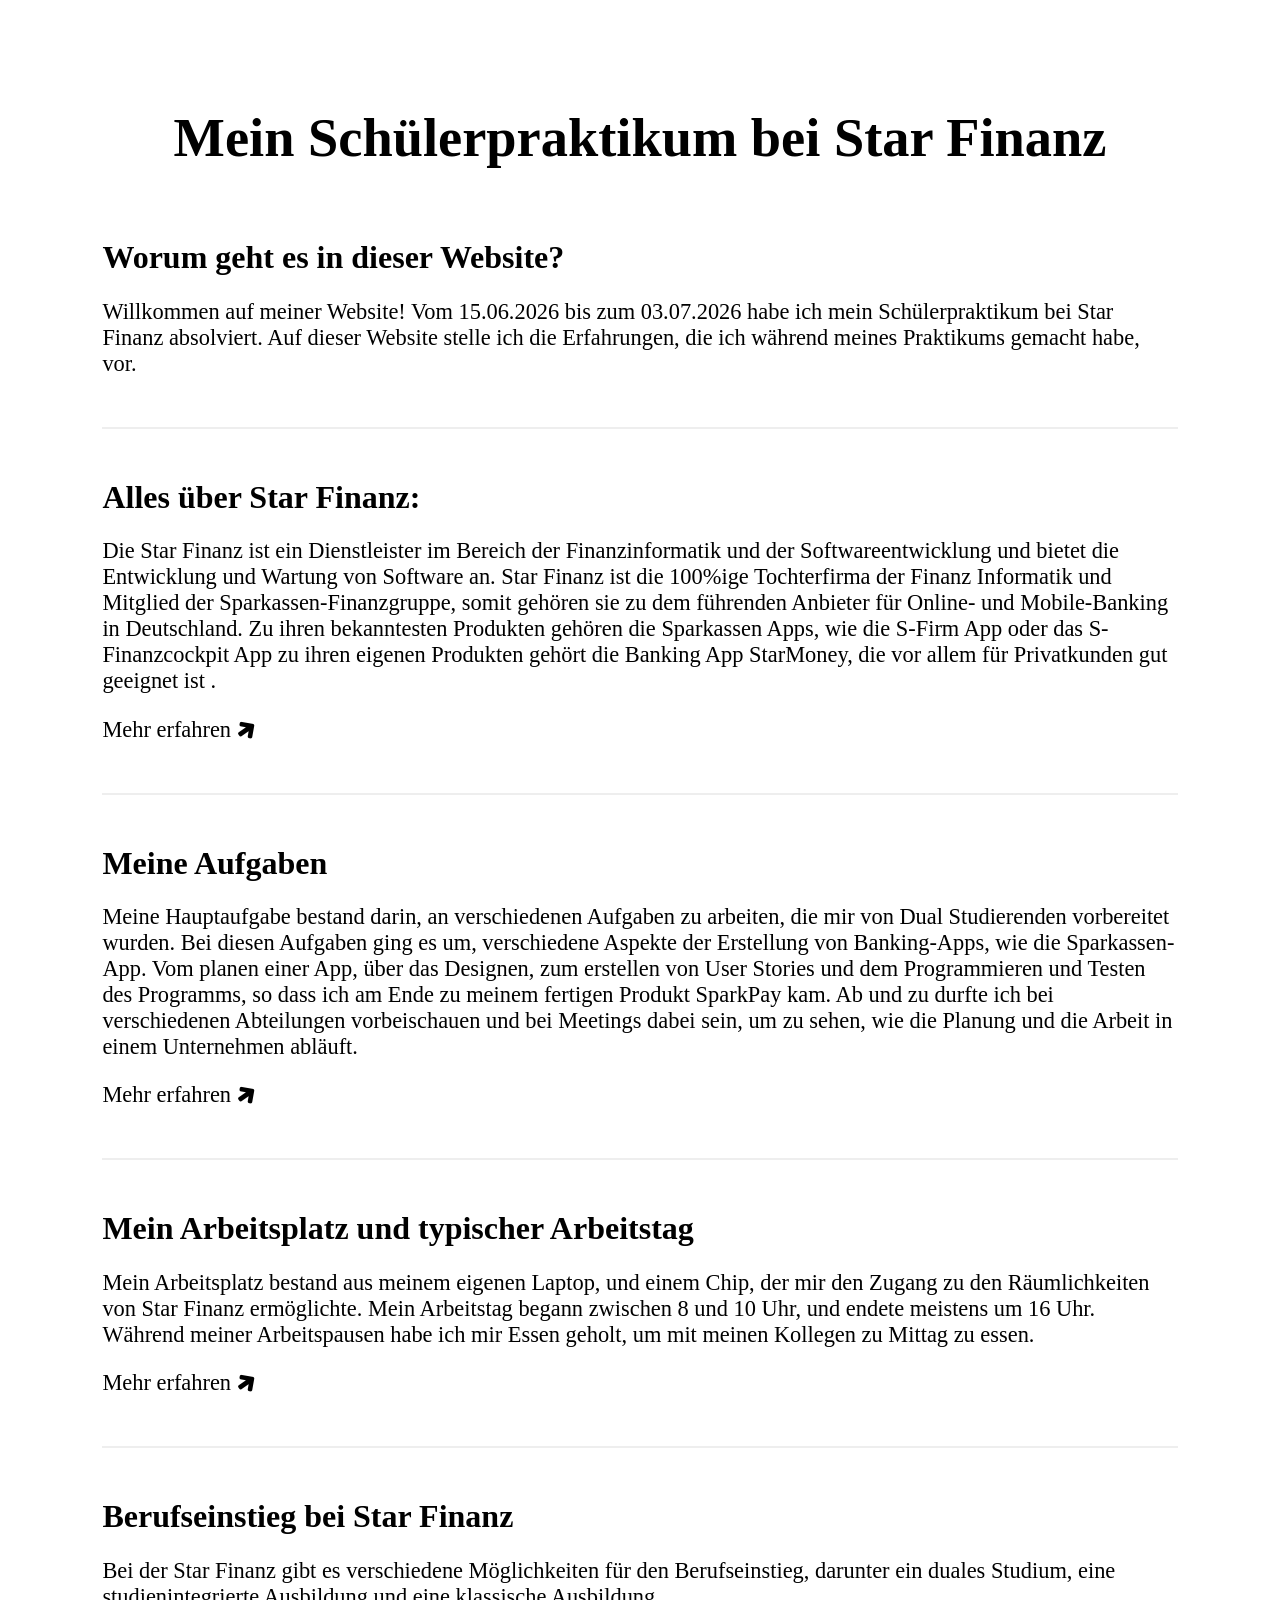
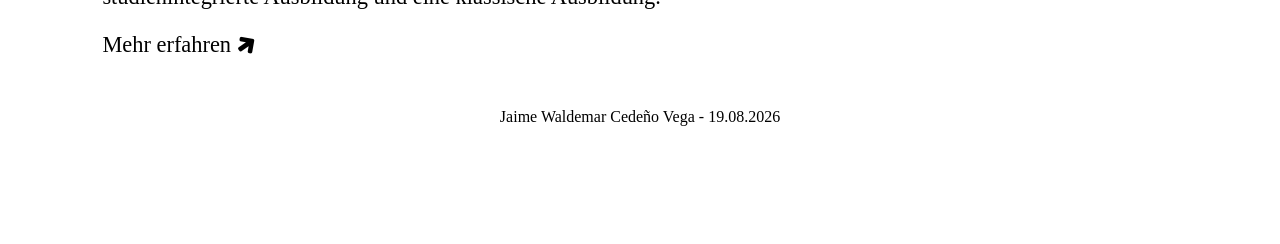
==== index.html @ 45d088d1 "Ordner aufräumen" ====
<!DOCTYPE html>
<html lang="de">
<head>
    <meta charset="UTF-8">
    <meta name="viewport" content="width=device-width, initial-scale=1.0">
    <title>Mein Schülerpraktikum bei Star Finanz</title>
    <link rel="stylesheet" href="styles.css">
    <link rel="stylesheet" href="https://cdnjs.cloudflare.com/ajax/libs/font-awesome/4.7.0/css/font-awesome.min.css">
</head>
<body>
<header>
    <h1 class="Ueberschrift">Mein Schülerpraktikum bei Star Finanz</h1>
</header>
<main>
    <div>
        <h1>Worum geht es in dieser Website?</h1>
        <p>Willkommen auf meiner Website! 
            Vom 15.06.2026 bis zum 03.07.2026 habe ich mein Schülerpraktikum bei Star Finanz absolviert. 
            
            Auf dieser Website stelle ich die Erfahrungen, die ich während meines Praktikums gemacht habe, vor.
        </p>
    </div>
    <div class="underline"></div>
    <div>
        <h1>Alles über Star Finanz:</h1>
        <p>Die Star Finanz ist ein Dienstleister im Bereich der Finanzinformatik und der Softwareentwicklung und bietet die Entwicklung und Wartung von Software an. Star Finanz ist die 100%ige Tochterfirma der Finanz Informatik und Mitglied der Sparkassen-Finanzgruppe, somit gehören sie zu dem führenden Anbieter für Online- und Mobile-Banking in Deutschland. Zu ihren bekanntesten Produkten gehören die Sparkassen Apps, wie die S-Firm App oder das S-Finanzcockpit App zu ihren eigenen Produkten gehört die Banking App StarMoney, die vor allem für Privatkunden gut geeignet ist .
        </p>
        <a href="star-finanz.html" target="_blank">Mehr erfahren <i class="fa fa-arrow-right"></i></a>
        
    </div>
    <div class="underline"></div>
    <div>
        <h1>Meine Aufgaben</h1>
        <p>
              Meine Hauptaufgabe bestand darin, an verschiedenen Aufgaben zu arbeiten, die mir von Dual Studierenden vorbereitet wurden. 
            Bei diesen Aufgaben ging es um, verschiedene Aspekte der Erstellung von Banking-Apps, wie die Sparkassen-App.
            Vom planen einer App, über das Designen, zum erstellen von User Stories und dem Programmieren und Testen des Programms, so dass ich am Ende zu meinem fertigen Produkt SparkPay kam.
             Ab und zu durfte ich bei verschiedenen Abteilungen 
            vorbeischauen und bei Meetings dabei sein, um zu sehen, wie die Planung und die Arbeit in einem Unternehmen abläuft.
            </p>
            <a href="aufgaben.html" target="_blank">Mehr erfahren <i class="fa fa-arrow-right"></i></a>
    </div>
    <div class="underline"></div>
    <div>
        <h1>Mein Arbeitsplatz und typischer Arbeitstag</h1>
        <p>
            Mein Arbeitsplatz bestand aus meinem eigenen Laptop, und einem Chip, der mir den Zugang zu den Räumlichkeiten von Star Finanz ermöglichte.
            Mein Arbeitstag begann zwischen 8 und 10 Uhr, und endete meistens um 16 Uhr. Während meiner Arbeitspausen habe ich mir Essen geholt, um mit meinen Kollegen zu Mittag zu essen.
            
        </p>
        <a href="Arbeitsplatz.html" target="_blank">Mehr erfahren <i class="fa fa-arrow-right"></i></a>
    </div>
    <div class="underline"></div>

    <div>
        <h1>Berufseinstieg bei Star Finanz</h1>
        <p>Bei der Star Finanz gibt es verschiedene Möglichkeiten für den Berufseinstieg, darunter ein duales Studium, eine studienintegrierte Ausbildung und eine klassische Ausbildung. 
        </p>
        <a href="berufeinstieg.html" target="_blank">Mehr erfahren <i class="fa fa-arrow-right"></i></a>
    </div>
</main>
<footer>
    <p id="ende">Jaime Waldemar Cedeño Vega - 19.08.2026</p>
</footer>
    
<script src="hallo.js"></script>
</body>
</html>
---- styles.css ----
.Ueberschrift {
    font-size:  3.4rem;
    text-align: center;
    margin-top: 5px;
    margin-bottom: 70px;}
body{
    font-family: Poppins;
    margin: 0 auto ;
    padding: 8%;
}
a {
    text-decoration: none;
    color: #000;
  
}
a:hover {
    text-decoration: underline;
    color:gray;
    
}
i{
  transform: rotate(325deg);
}
button {
  box-decoration-break: clone;
  background-color: rgb(242, 237, 237);
}
#ende{
    text-align: center;
    font-size: 1rem;
    margin-top: 50px;
}

p, a {
    font-size: 1.4rem;
}
.underline {
    border-bottom: 2px solid #eee;
    margin: 50px 0px 50px 0px;

}
.kontakt {
    font-size: 1rem;
}
#tour {

    text-align: center;
  display: block;
}
.pdf-iframe {
  width: 100%;
  height: 600px;
  border: 1px solid #ddd;
  border-radius: 8px;
  box-shadow: 0 4px 6px rgba(0, 0, 0, 0.1);
    margin-right:auto;
    margin-left:auto;
    display: none;
}
.table-box {
  display: flex;
  flex-direction: column; /* Zeilen untereinander stapeln */
  overflow-x: auto; /* Horizontales Scrollen ermöglichen */
  border: 1px solid #e0e0e0;
}

.table-row {
  display: flex; /* Richtet die Zellen einer Zeile waagerecht nebeneinander aus */
  align-items: stretch; /* Garantiert, dass alle Zellen in einer Zeile exakt gleich hoch sind */
  border-bottom: 1px solid #e0e0e0;
}

.cell {
  flex: 1;
  min-width: 350px; /* Garantiert lesbare Breite pro Spalte */
  padding: 12px;
  display: flex;
  align-items: center; /* Richtet den Text vertikal mittig aus */
  box-sizing: border-box;
  font-size: 1.4rem;
  line-height: 1.3;
}
#Voraussetzungen .cell {
  line-height: 1.4;
}
/* Beschriftung ganz links */
.label-cell {
  min-width: 180px;
  background-color: #f9f9f9;
  position: sticky;
  left: 0;
  z-index: 2;
  border-right: 2px solid #ddd;
}

/* Kopfzeile oben */
.header-row {
  background-color: #f4f6f8;
  border-bottom: 2px solid #ccc;
}

.header-row h2 {
  margin: 0;
  font-size: 1.5rem;
}
.arbeitsplatzbild {
    width: 100%;
    height: auto;
    max-width: 800px;
    display: block;
    margin: 5px auto;

}
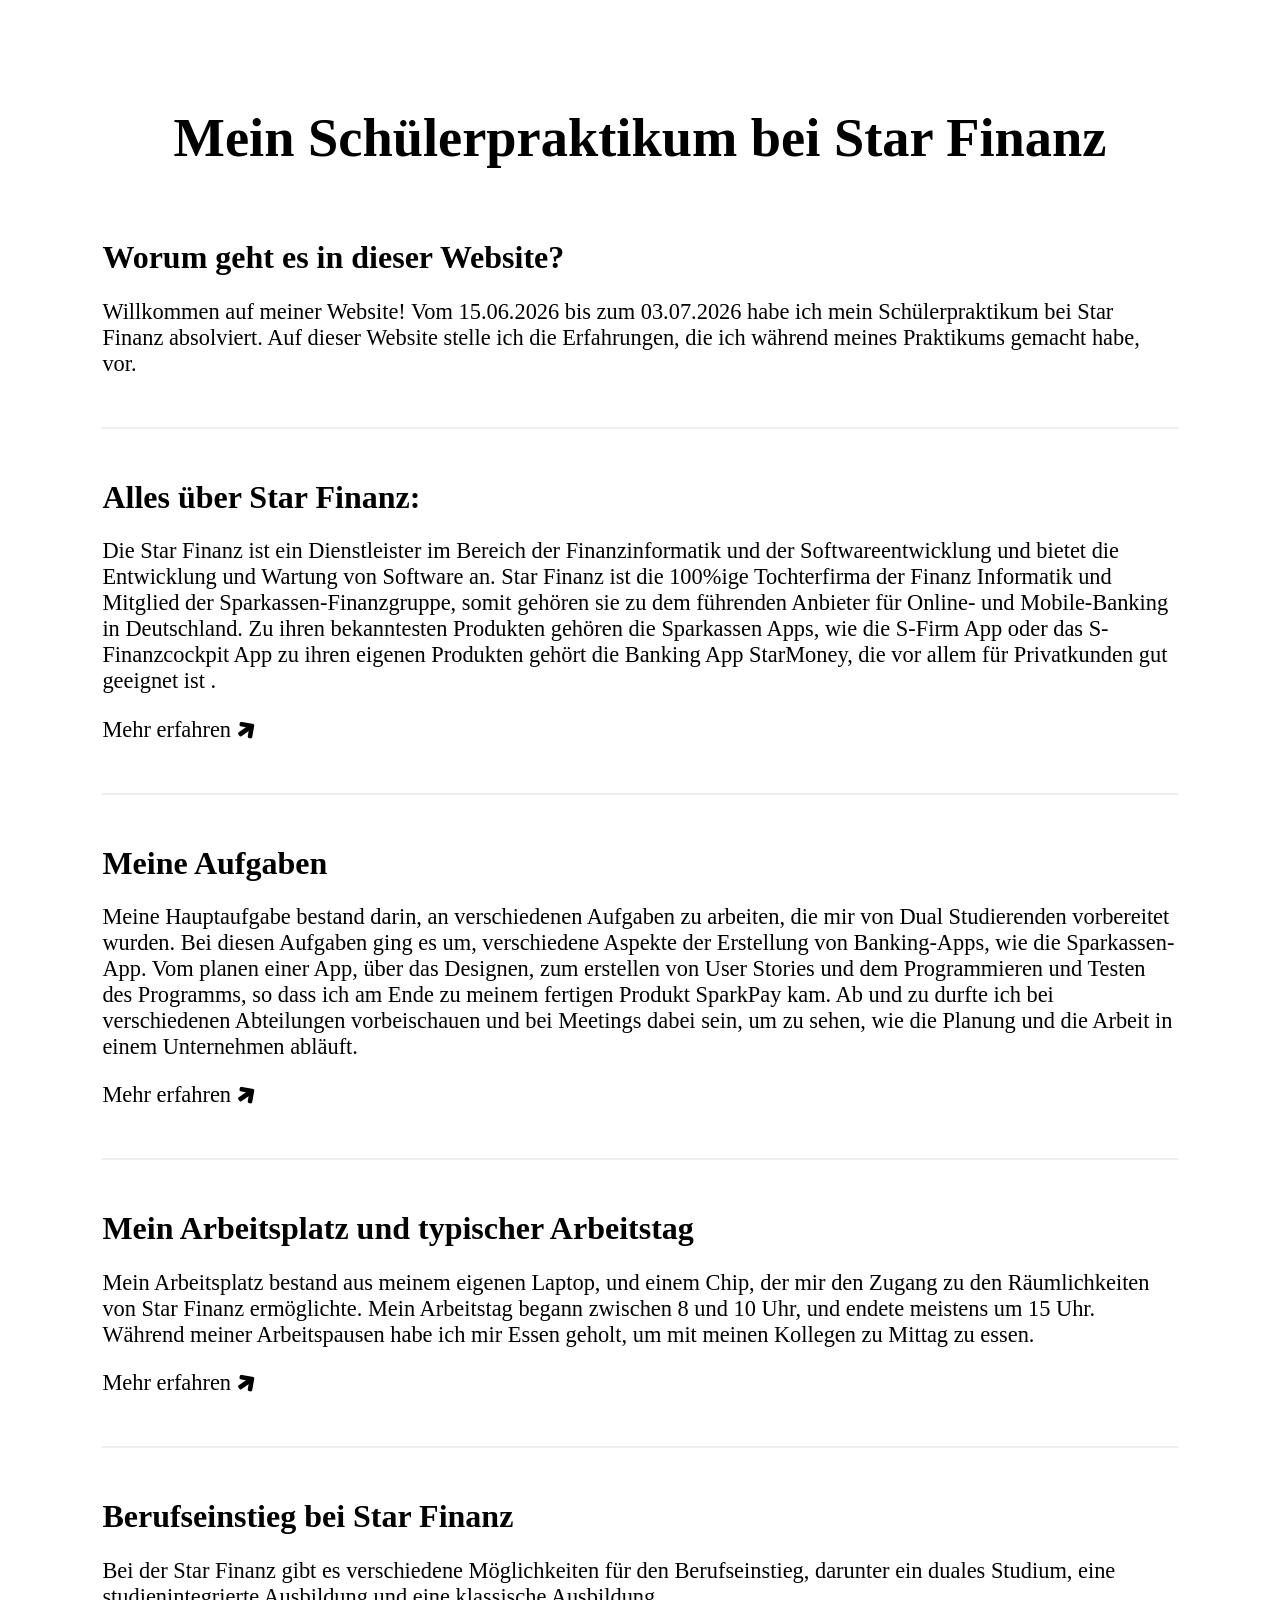
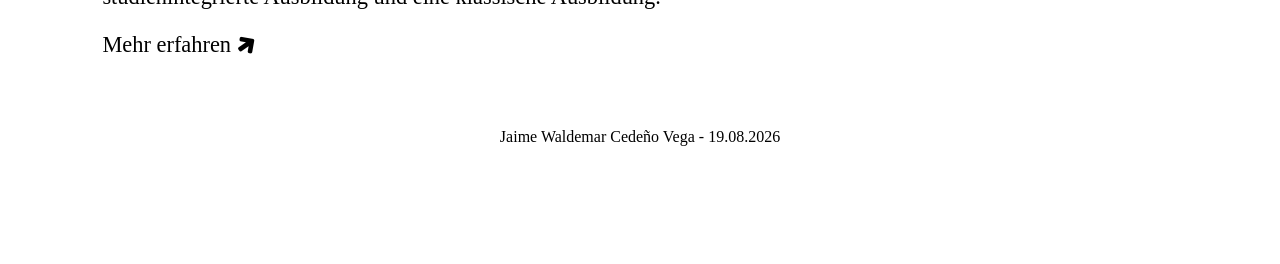
==== commit 81b01aed: "Text verbessert" ====
--- a/index.html
+++ b/index.html
@@ -25,7 +25,7 @@
         <h1>Alles über Star Finanz:</h1>
         <p>Die Star Finanz ist ein Dienstleister im Bereich der Finanzinformatik und der Softwareentwicklung und bietet die Entwicklung und Wartung von Software an. Star Finanz ist die 100%ige Tochterfirma der Finanz Informatik und Mitglied der Sparkassen-Finanzgruppe, somit gehören sie zu dem führenden Anbieter für Online- und Mobile-Banking in Deutschland. Zu ihren bekanntesten Produkten gehören die Sparkassen Apps, wie die S-Firm App oder das S-Finanzcockpit App zu ihren eigenen Produkten gehört die Banking App StarMoney, die vor allem für Privatkunden gut geeignet ist .
         </p>
-        <a href="star-finanz.html" target="_blank">Mehr erfahren <i class="fa fa-arrow-right"></i></a>
+        <a href="star-finanz.html">Mehr erfahren <i class="fa fa-arrow-right"></i></a>
         
     </div>
     <div class="underline"></div>
@@ -38,17 +38,17 @@
              Ab und zu durfte ich bei verschiedenen Abteilungen 
             vorbeischauen und bei Meetings dabei sein, um zu sehen, wie die Planung und die Arbeit in einem Unternehmen abläuft.
             </p>
-            <a href="aufgaben.html" target="_blank">Mehr erfahren <i class="fa fa-arrow-right"></i></a>
+            <a href="aufgaben.html">Mehr erfahren <i class="fa fa-arrow-right"></i></a>
     </div>
     <div class="underline"></div>
     <div>
         <h1>Mein Arbeitsplatz und typischer Arbeitstag</h1>
         <p>
             Mein Arbeitsplatz bestand aus meinem eigenen Laptop, und einem Chip, der mir den Zugang zu den Räumlichkeiten von Star Finanz ermöglichte.
-            Mein Arbeitstag begann zwischen 8 und 10 Uhr, und endete meistens um 16 Uhr. Während meiner Arbeitspausen habe ich mir Essen geholt, um mit meinen Kollegen zu Mittag zu essen.
+            Mein Arbeitstag begann zwischen 8 und 10 Uhr, und endete meistens um 15 Uhr. Während meiner Arbeitspausen habe ich mir Essen geholt, um mit meinen Kollegen zu Mittag zu essen.
             
         </p>
-        <a href="Arbeitsplatz.html" target="_blank">Mehr erfahren <i class="fa fa-arrow-right"></i></a>
+        <a href="Arbeitsplatz.html">Mehr erfahren <i class="fa fa-arrow-right"></i></a>
     </div>
     <div class="underline"></div>
 
@@ -56,7 +56,7 @@
         <h1>Berufseinstieg bei Star Finanz</h1>
         <p>Bei der Star Finanz gibt es verschiedene Möglichkeiten für den Berufseinstieg, darunter ein duales Studium, eine studienintegrierte Ausbildung und eine klassische Ausbildung. 
         </p>
-        <a href="berufeinstieg.html" target="_blank">Mehr erfahren <i class="fa fa-arrow-right"></i></a>
+        <a href="berufeinstieg.html">Mehr erfahren <i class="fa fa-arrow-right"></i></a>
     </div>
 </main>
 <footer>
--- a/styles.css
+++ b/styles.css
@@ -28,7 +28,7 @@
 #ende{
     text-align: center;
     font-size: 1rem;
-    margin-top: 50px;
+    margin-top: 70px;
 }
 
 p, a {
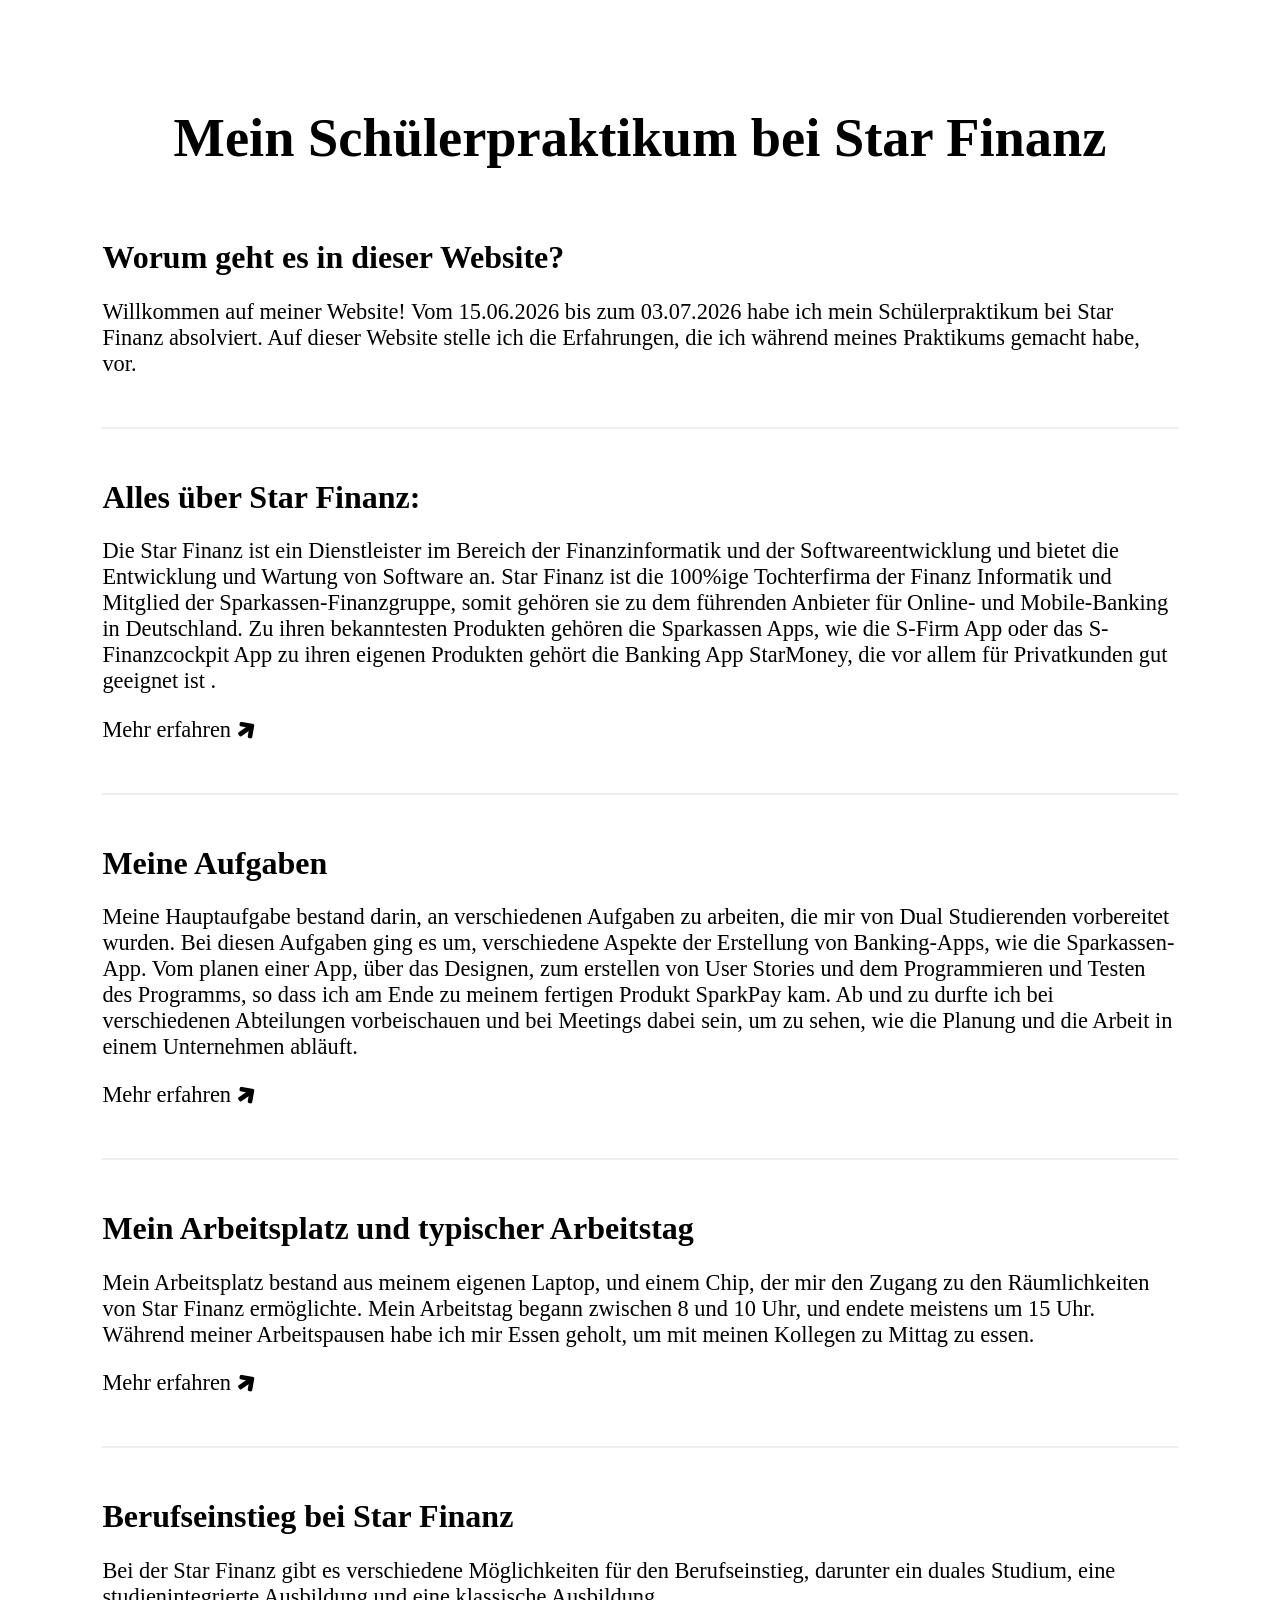
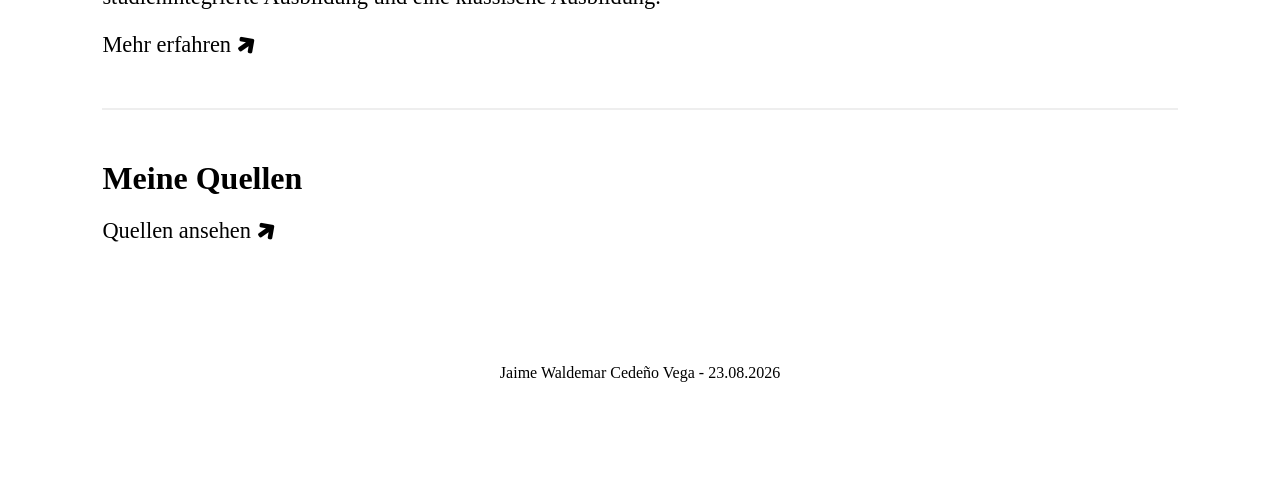
==== commit ae8b389c: "added Quellen" ====
--- a/index.html
+++ b/index.html
@@ -58,9 +58,15 @@
         </p>
         <a href="berufeinstieg.html">Mehr erfahren <i class="fa fa-arrow-right"></i></a>
     </div>
+    <div class="underline"></div>
+    <div>
+        <h1>Meine Quellen</h1>
+        <a href="Quellen.html">Quellen ansehen <i class="fa fa-arrow-right"></i></a>
+    </div>
+
 </main>
 <footer>
-    <p id="ende">Jaime Waldemar Cedeño Vega - 19.08.2026</p>
+    <p id="ende">Jaime Waldemar Cedeño Vega - 23.08.2026</p>
 </footer>
     
 <script src="hallo.js"></script>
--- a/styles.css
+++ b/styles.css
@@ -28,7 +28,7 @@
 #ende{
     text-align: center;
     font-size: 1rem;
-    margin-top: 70px;
+    margin-top: 120px;
 }
 
 p, a {
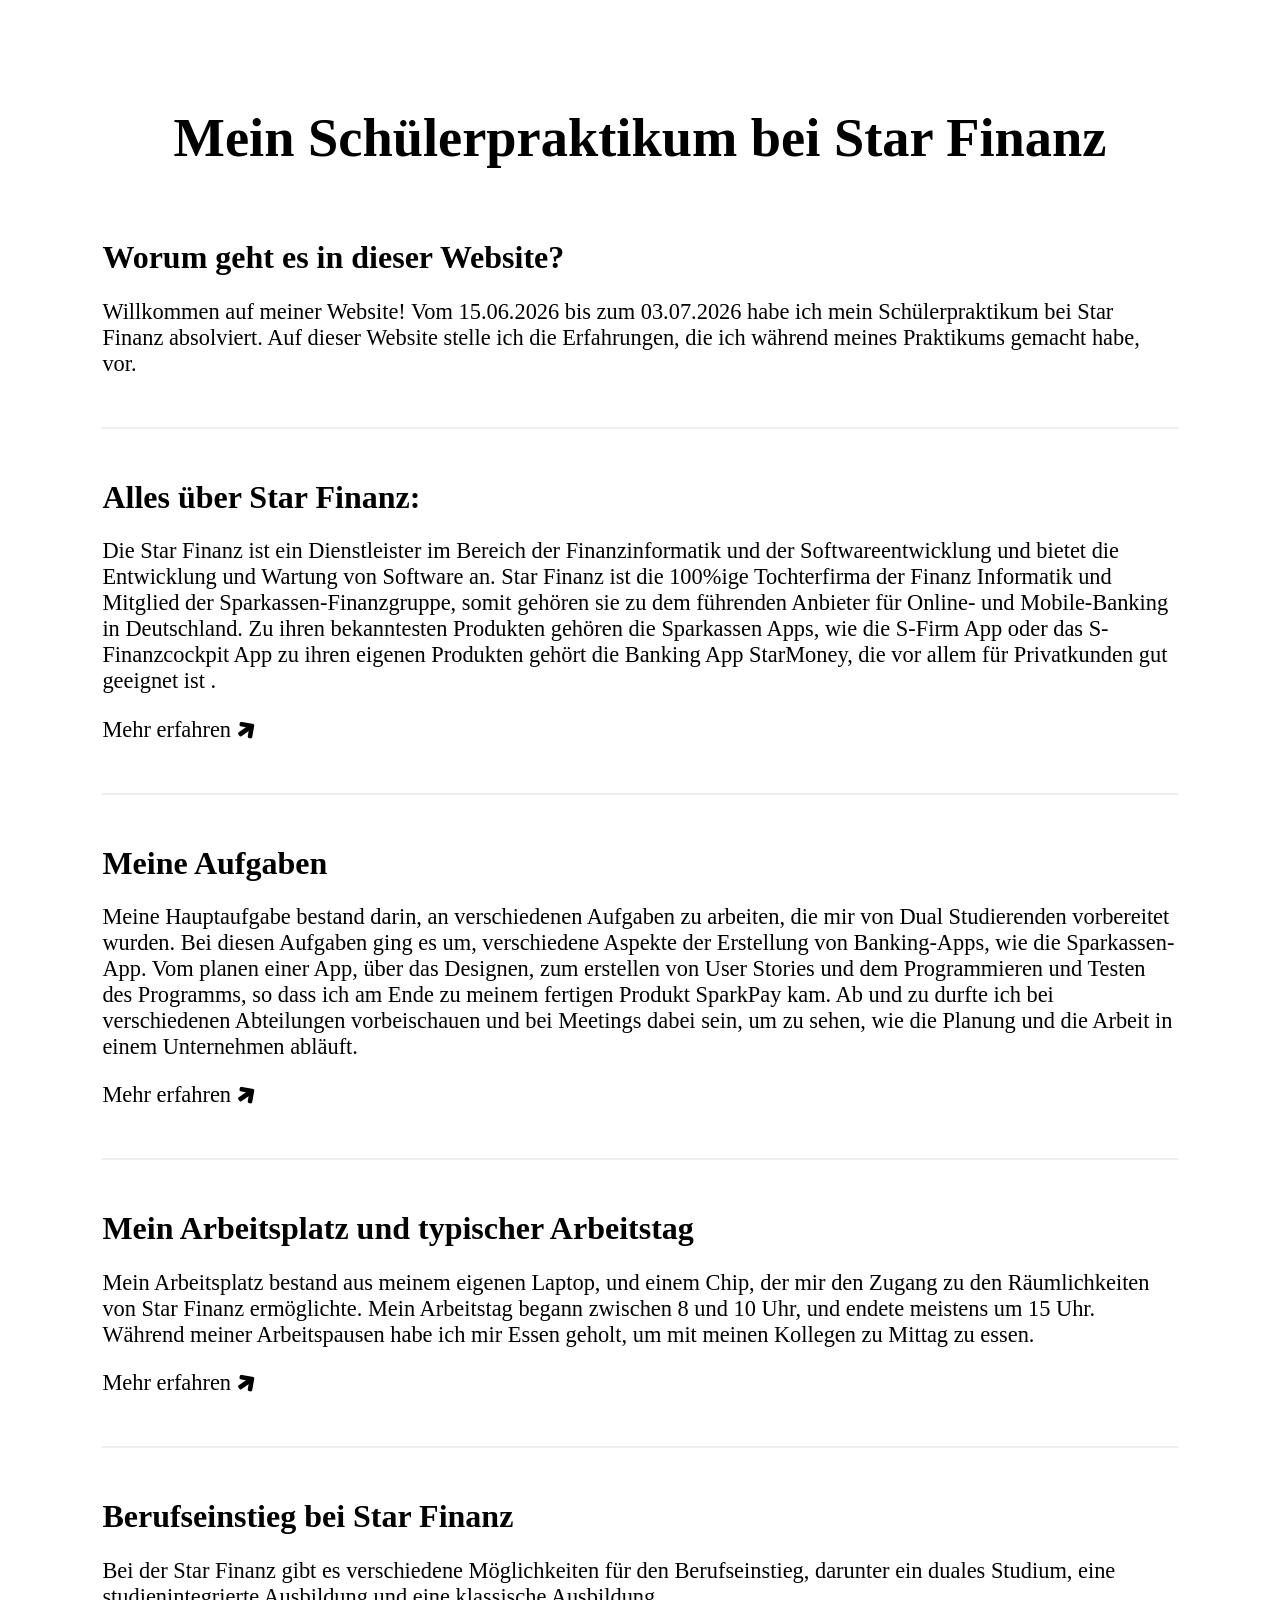
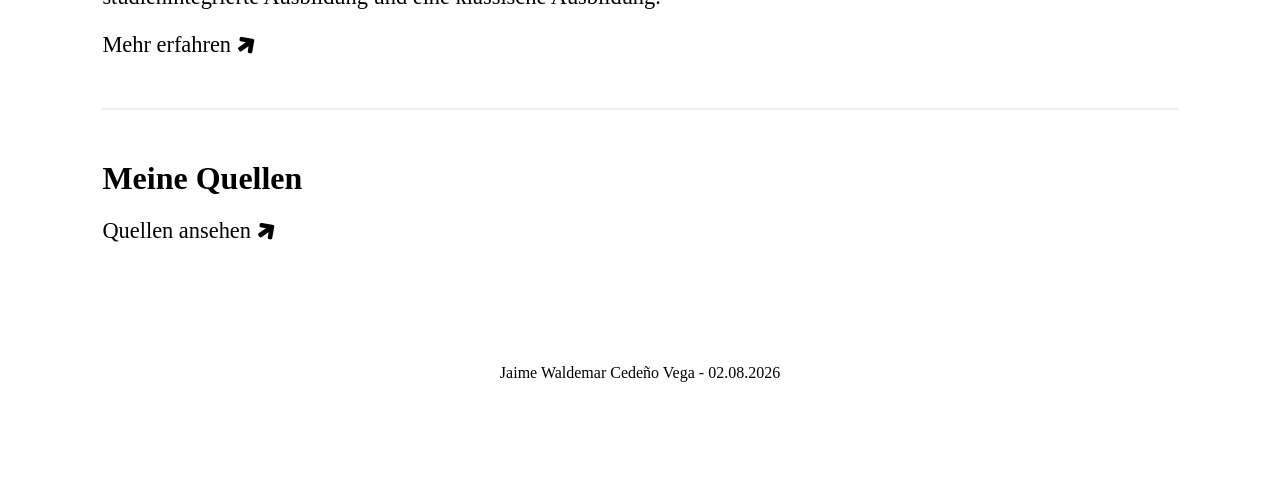
==== commit 49686e4b: "Update css for small devices" ====
--- a/index.html
+++ b/index.html
@@ -66,7 +66,7 @@
 
 </main>
 <footer>
-    <p id="ende">Jaime Waldemar Cedeño Vega - 23.08.2026</p>
+    <p id="ende">Jaime Waldemar Cedeño Vega - 02.08.2026</p>
 </footer>
     
 <script src="hallo.js"></script>
--- a/styles.css
+++ b/styles.css
@@ -7,6 +7,10 @@
     font-family: Poppins;
     margin: 0 auto ;
     padding: 8%;
+}
+.quellen_liste {
+  margin-top: 20px;
+  margin-bottom: 20px;
 }
 a {
     text-decoration: none;
@@ -110,4 +114,47 @@
     display: block;
     margin: 5px auto;
 
+}
+@media (max-width: 768px) {            /*Greift auf geräte unter 768px zu*/
+  
+  body {
+    padding: 15px;
+  }
+
+  .Ueberschrift {
+    font-size: 2.2rem;
+    margin-bottom: 30px;
+  }
+
+  p, a, .cell {
+    font-size: 1.1rem;
+  }
+
+  .table-box {
+    border-radius: 6px;
+  }
+
+  .cell {
+    min-width: 200px;
+    padding: 8px;
+  }
+
+  .label-cell {
+    min-width: 120px; 
+    font-size: 1rem;
+  }
+
+  
+  .pdf-iframe {
+    height: 400px; /* Etwas weniger hoch, damit man auf dem Handy besser navigiert */
+  }
+
+  
+  #ende {
+    margin-top: 60px;
+  }
+
+  .underline {
+    margin: 25px 0;
+  }
 }
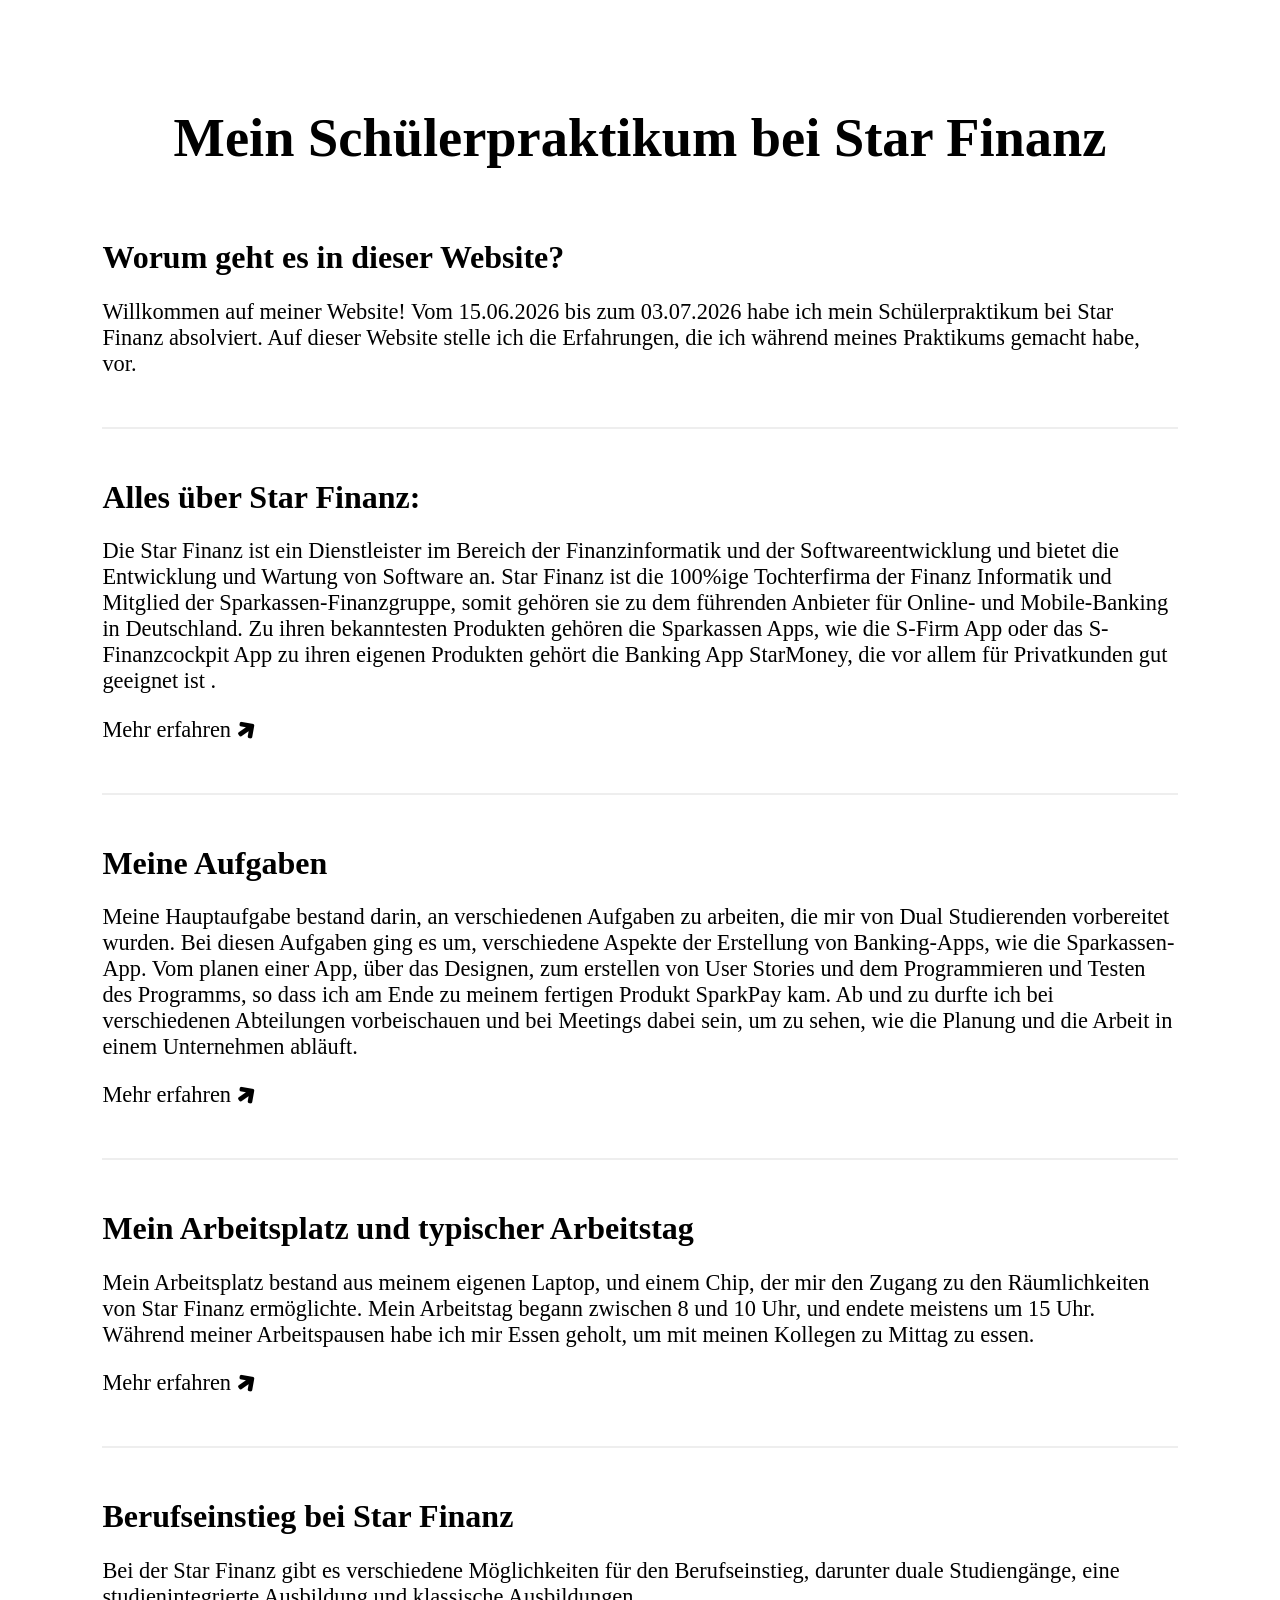
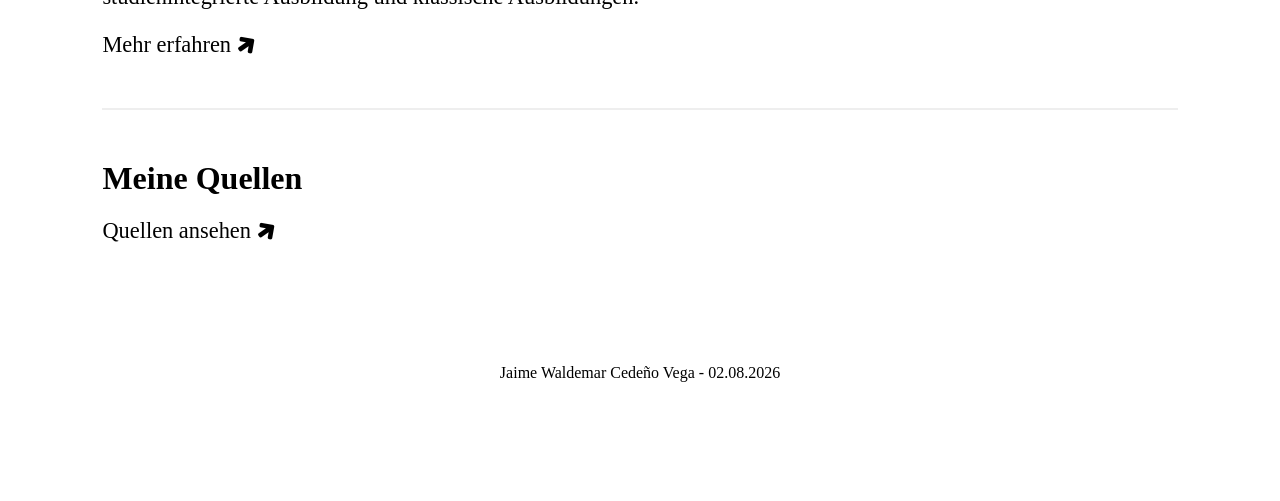
==== commit c71d5efa: "Update Berufe" ====
--- a/index.html
+++ b/index.html
@@ -54,7 +54,7 @@
 
     <div>
         <h1>Berufseinstieg bei Star Finanz</h1>
-        <p>Bei der Star Finanz gibt es verschiedene Möglichkeiten für den Berufseinstieg, darunter ein duales Studium, eine studienintegrierte Ausbildung und eine klassische Ausbildung. 
+        <p>Bei der Star Finanz gibt es verschiedene Möglichkeiten für den Berufseinstieg, darunter duale Studiengänge, eine studienintegrierte Ausbildung und klassische Ausbildungen. 
         </p>
         <a href="berufeinstieg.html">Mehr erfahren <i class="fa fa-arrow-right"></i></a>
     </div>
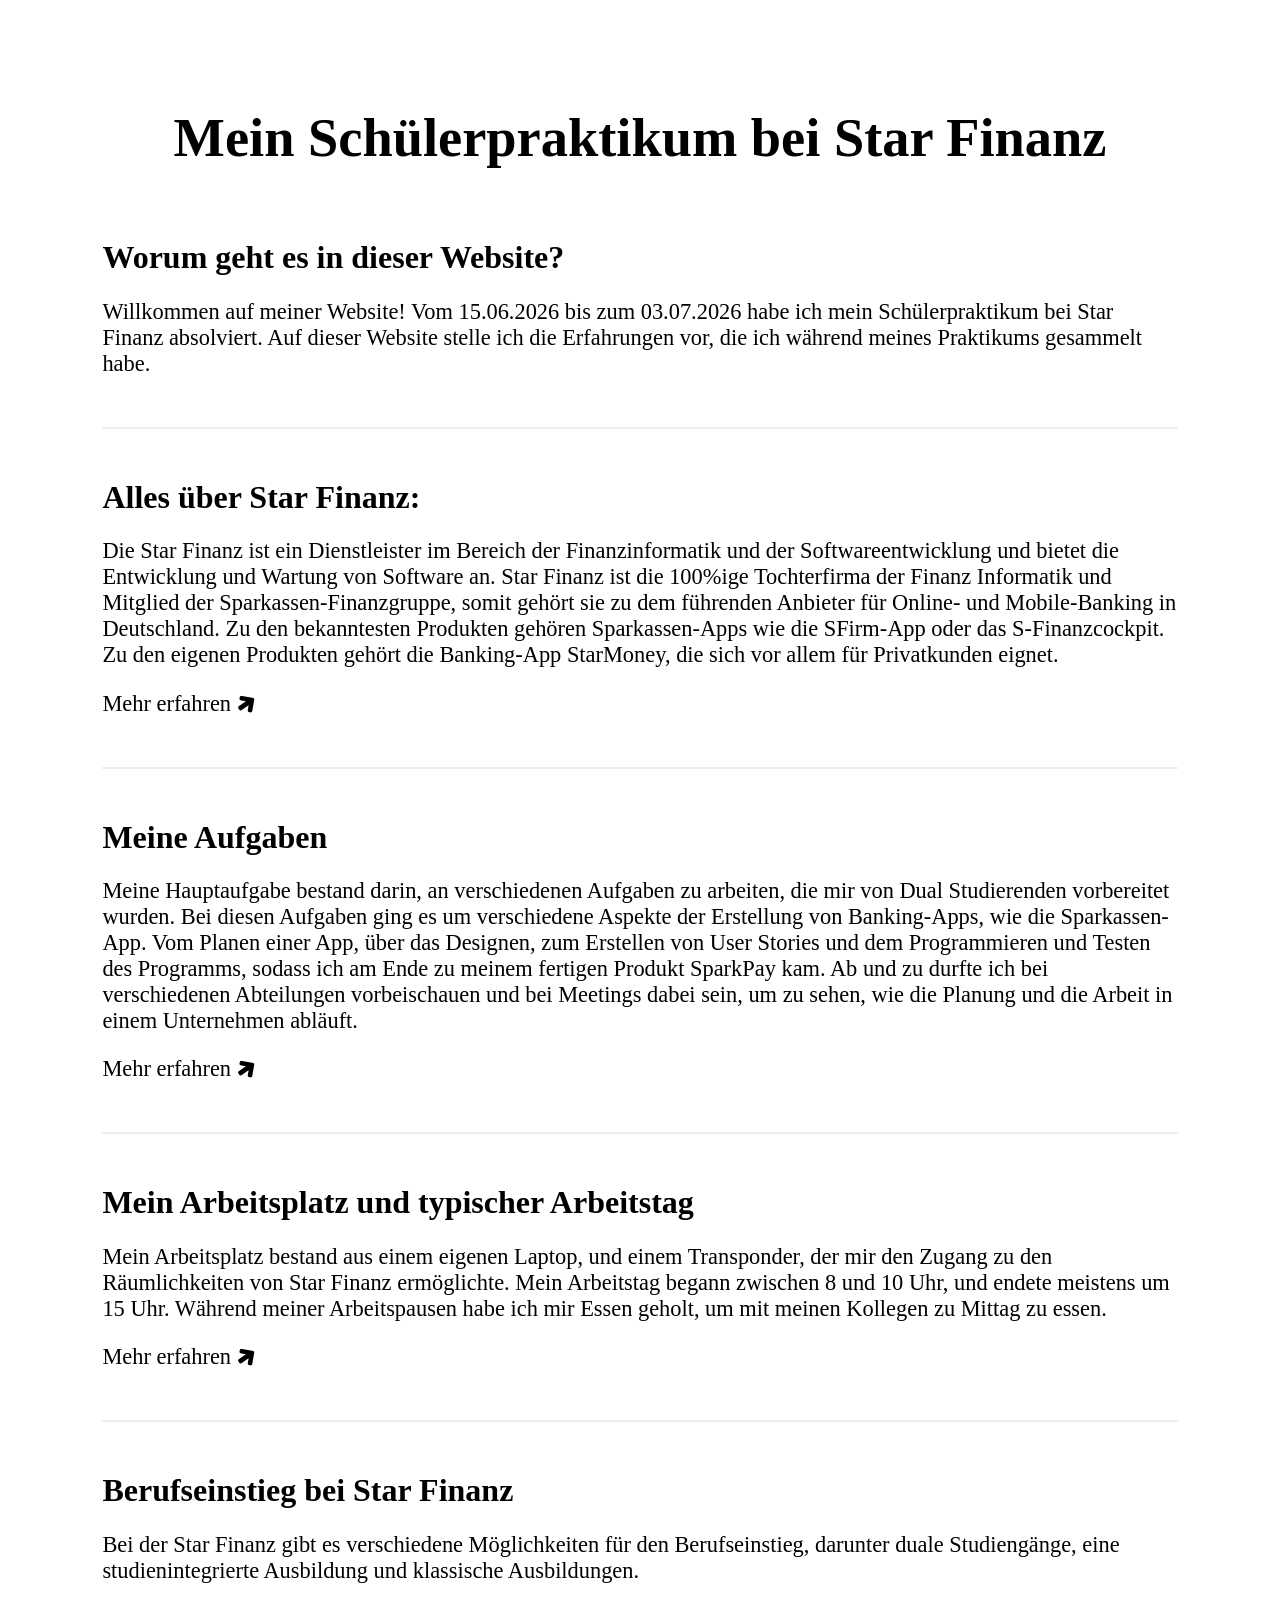
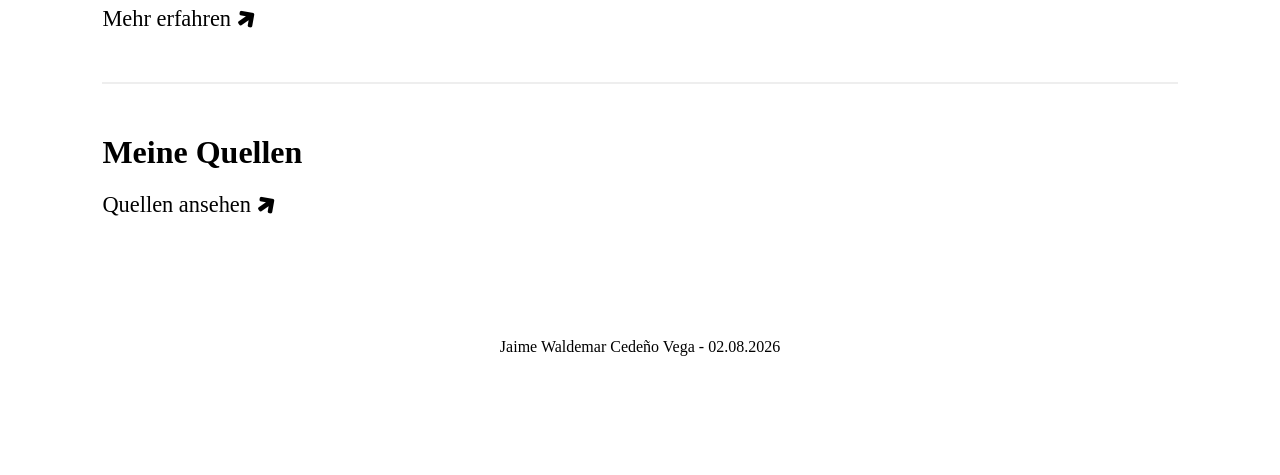
==== commit fcf7bf56: "Update Text" ====
--- a/index.html
+++ b/index.html
@@ -17,13 +17,15 @@
         <p>Willkommen auf meiner Website! 
             Vom 15.06.2026 bis zum 03.07.2026 habe ich mein Schülerpraktikum bei Star Finanz absolviert. 
             
-            Auf dieser Website stelle ich die Erfahrungen, die ich während meines Praktikums gemacht habe, vor.
+           Auf dieser Website stelle ich die Erfahrungen vor, die ich während meines Praktikums gesammelt habe.
         </p>
-    </div>
+    </div>  
     <div class="underline"></div>
     <div>
         <h1>Alles über Star Finanz:</h1>
-        <p>Die Star Finanz ist ein Dienstleister im Bereich der Finanzinformatik und der Softwareentwicklung und bietet die Entwicklung und Wartung von Software an. Star Finanz ist die 100%ige Tochterfirma der Finanz Informatik und Mitglied der Sparkassen-Finanzgruppe, somit gehören sie zu dem führenden Anbieter für Online- und Mobile-Banking in Deutschland. Zu ihren bekanntesten Produkten gehören die Sparkassen Apps, wie die S-Firm App oder das S-Finanzcockpit App zu ihren eigenen Produkten gehört die Banking App StarMoney, die vor allem für Privatkunden gut geeignet ist .
+        <p>Die Star Finanz ist ein Dienstleister im Bereich der Finanzinformatik und der Softwareentwicklung und bietet die Entwicklung und Wartung von Software an. 
+            Star Finanz ist die 100%ige Tochterfirma der Finanz Informatik und Mitglied der Sparkassen-Finanzgruppe, somit gehört sie zu dem führenden Anbieter für Online- und Mobile-Banking in Deutschland. 
+            Zu den bekanntesten Produkten gehören Sparkassen-Apps wie die SFirm-App oder das S-Finanzcockpit. Zu den eigenen Produkten gehört die Banking-App StarMoney, die sich vor allem für Privatkunden eignet.
         </p>
         <a href="star-finanz.html">Mehr erfahren <i class="fa fa-arrow-right"></i></a>
         
@@ -33,8 +35,8 @@
         <h1>Meine Aufgaben</h1>
         <p>
               Meine Hauptaufgabe bestand darin, an verschiedenen Aufgaben zu arbeiten, die mir von Dual Studierenden vorbereitet wurden. 
-            Bei diesen Aufgaben ging es um, verschiedene Aspekte der Erstellung von Banking-Apps, wie die Sparkassen-App.
-            Vom planen einer App, über das Designen, zum erstellen von User Stories und dem Programmieren und Testen des Programms, so dass ich am Ende zu meinem fertigen Produkt SparkPay kam.
+            Bei diesen Aufgaben ging es um verschiedene Aspekte der Erstellung von Banking-Apps, wie die Sparkassen-App.
+            Vom Planen einer App, über das Designen, zum Erstellen von User Stories und dem Programmieren und Testen des Programms, sodass ich am Ende zu meinem fertigen Produkt SparkPay kam.
              Ab und zu durfte ich bei verschiedenen Abteilungen 
             vorbeischauen und bei Meetings dabei sein, um zu sehen, wie die Planung und die Arbeit in einem Unternehmen abläuft.
             </p>
@@ -44,7 +46,7 @@
     <div>
         <h1>Mein Arbeitsplatz und typischer Arbeitstag</h1>
         <p>
-            Mein Arbeitsplatz bestand aus meinem eigenen Laptop, und einem Chip, der mir den Zugang zu den Räumlichkeiten von Star Finanz ermöglichte.
+            Mein Arbeitsplatz bestand aus einem eigenen Laptop, und einem Transponder, der mir den Zugang zu den Räumlichkeiten von Star Finanz ermöglichte.
             Mein Arbeitstag begann zwischen 8 und 10 Uhr, und endete meistens um 15 Uhr. Während meiner Arbeitspausen habe ich mir Essen geholt, um mit meinen Kollegen zu Mittag zu essen.
             
         </p>
